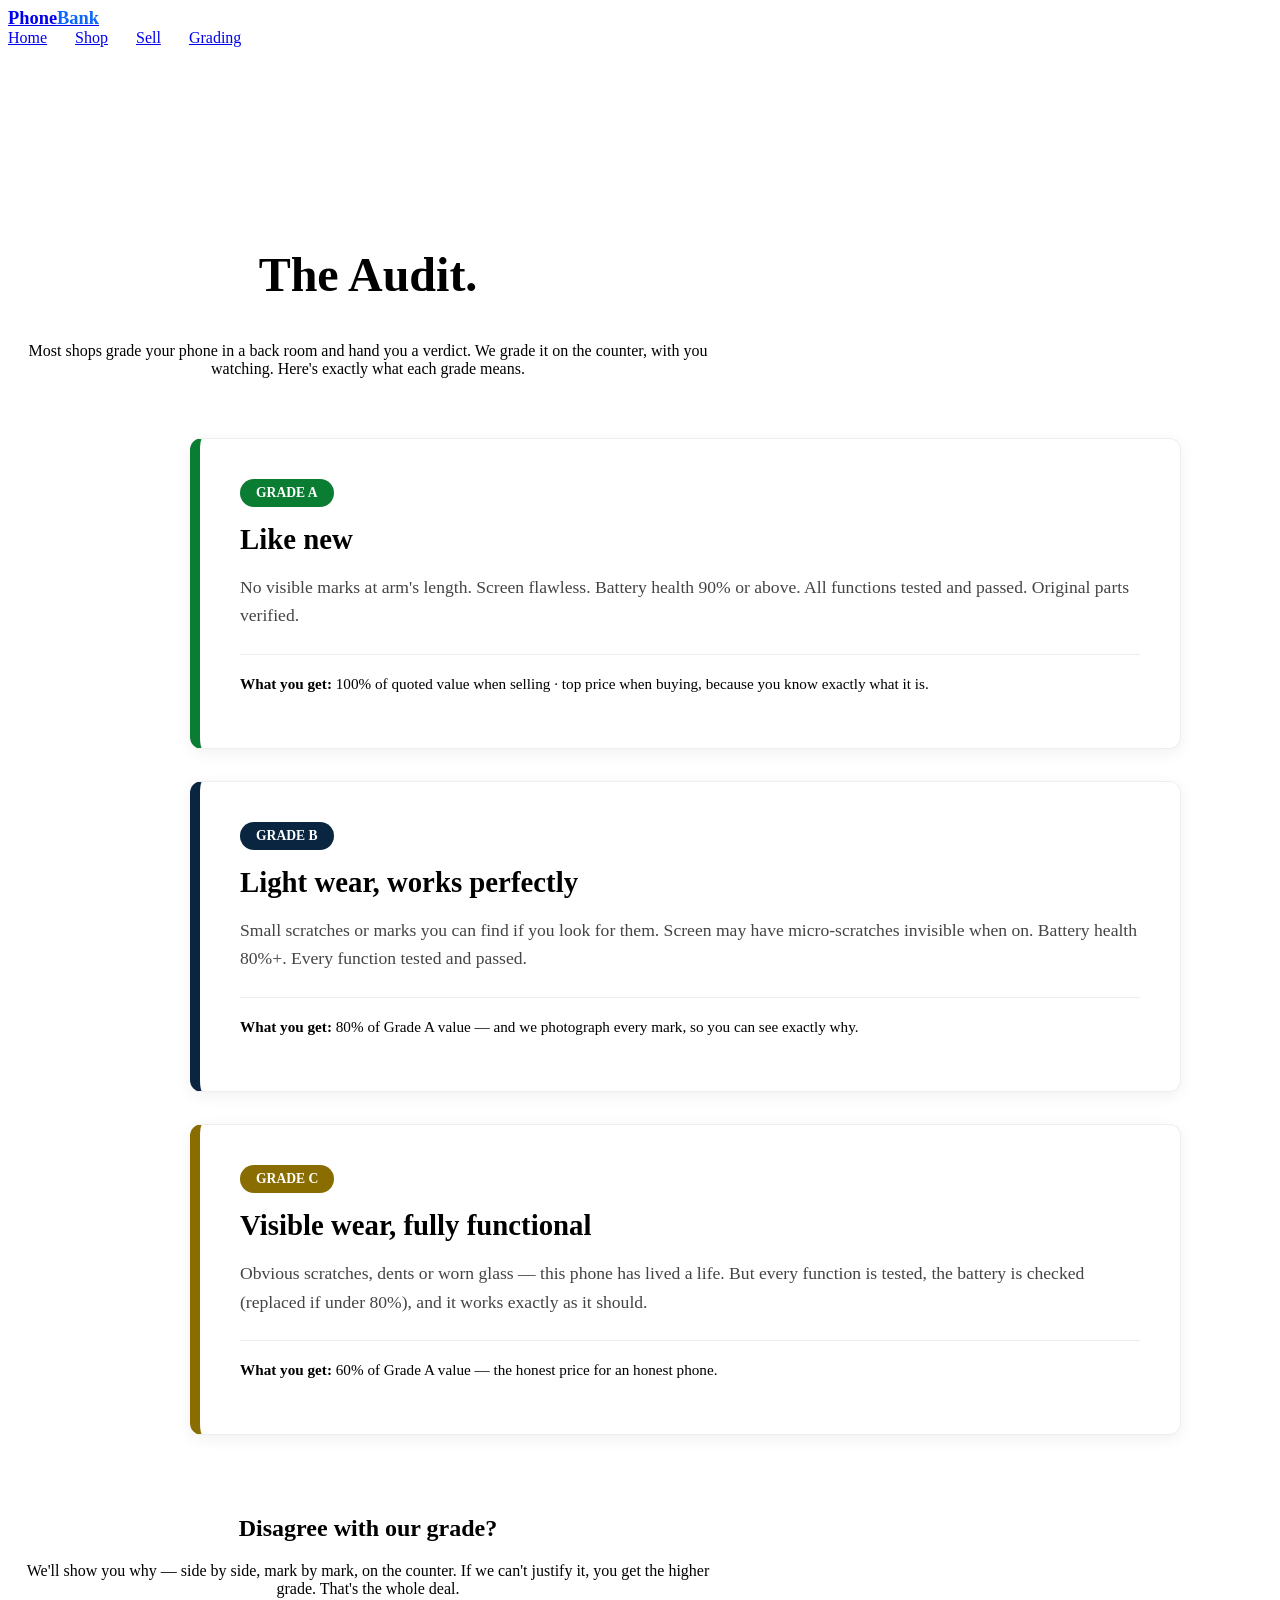
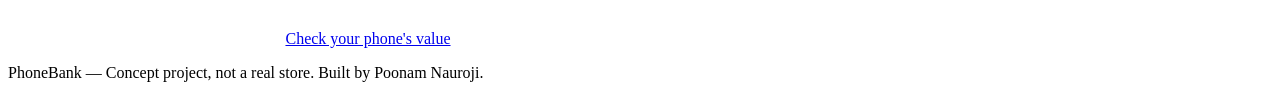
==== grading.html @ 23989a64 "Add files via upload" ====
<!DOCTYPE html>
<html lang="en">
<head>
  <meta charset="UTF-8">
  <meta name="viewport" content="width=device-width, initial-scale=1.0">
  <title>Honest Grading — PhoneBank</title>
  <link rel="stylesheet" href="css/styles.css">
</head>
<body>

  <header class="nav">
    <div class="container nav-inner">
      <a href="index.html" style="font-weight:700; font-size:1.15rem;">Phone<span style="color:#0a66ff;">Bank</span></a>
      <nav style="display:flex; gap:28px; align-items:center;">
        <a href="index.html">Home</a>
        <a href="shop.html">Shop</a>
        <a href="sell.html">Sell</a>
        <a href="grading.html">Grading</a>
      </nav>
    </div>
  </header>

  <main>
    <!-- HERO -->
    <section style="padding-top:160px; text-align:center;">
      <div class="container" style="max-width:720px;">
        <h1 style="font-size:clamp(2rem,4vw,3rem);">The Audit.</h1>
        <p class="lead" style="margin:16px auto 0;">Most shops grade your phone in a back room and hand you a verdict. We grade it on the counter, with you watching. Here's exactly what each grade means.</p>
      </div>
    </section>

    <!-- GRADE CARDS -->
    <section style="padding: 60px 20px;">
  <div class="container" style="display:flex; flex-direction:column; gap:32px; max-width:900px; margin: 0 auto;">

    <div style="background: #fff; padding: 40px; border-radius: 12px; border: 1px solid #eee; box-shadow: 0 4px 16px rgba(0,0,0,0.06); width: 100%; border-left: 10px solid #0a7d33;">
      <span style="display:inline-block; background:#0a7d33; color:#fff; font-size:.85rem; font-weight:700; padding:6px 16px; border-radius:99px; margin-bottom:16px;">GRADE A</span>
      <h3 style="margin:0 0 12px; font-size: 1.8rem;">Like new</h3>
      <p style="font-size: 1.1rem; color: #444; line-height: 1.6;">No visible marks at arm's length. Screen flawless. Battery health 90% or above. All functions tested and passed. Original parts verified.</p>
      <p style="font-size: 0.95rem; margin-top: 24px; border-top:1px solid #eee; padding-top:20px;"><strong style="color:#000;">What you get:</strong> 100% of quoted value when selling · top price when buying, because you know exactly what it is.</p>
    </div>

    <div style="background: #fff; padding: 40px; border-radius: 12px; border: 1px solid #eee; box-shadow: 0 4px 16px rgba(0,0,0,0.06); width: 100%; border-left: 10px solid #0a2540;">
      <span style="display:inline-block; background:#0a2540; color:#fff; font-size:.85rem; font-weight:700; padding:6px 16px; border-radius:99px; margin-bottom:16px;">GRADE B</span>
      <h3 style="margin:0 0 12px; font-size: 1.8rem;">Light wear, works perfectly</h3>
      <p style="font-size: 1.1rem; color: #444; line-height: 1.6;">Small scratches or marks you can find if you look for them. Screen may have micro-scratches invisible when on. Battery health 80%+. Every function tested and passed.</p>
      <p style="font-size: 0.95rem; margin-top: 24px; border-top:1px solid #eee; padding-top:20px;"><strong style="color:#000;">What you get:</strong> 80% of Grade A value — and we photograph every mark, so you can see exactly why.</p>
    </div>

    <div style="background: #fff; padding: 40px; border-radius: 12px; border: 1px solid #eee; box-shadow: 0 4px 16px rgba(0,0,0,0.06); width: 100%; border-left: 10px solid #8a6d00;">
      <span style="display:inline-block; background:#8a6d00; color:#fff; font-size:.85rem; font-weight:700; padding:6px 16px; border-radius:99px; margin-bottom:16px;">GRADE C</span>
      <h3 style="margin:0 0 12px; font-size: 1.8rem;">Visible wear, fully functional</h3>
      <p style="font-size: 1.1rem; color: #444; line-height: 1.6;">Obvious scratches, dents or worn glass — this phone has lived a life. But every function is tested, the battery is checked (replaced if under 80%), and it works exactly as it should.</p>
      <p style="font-size: 0.95rem; margin-top: 24px; border-top:1px solid #eee; padding-top:20px;"><strong style="color:#000;">What you get:</strong> 60% of Grade A value — the honest price for an honest phone.</p>
    </div>

  </div>
</section>

      </div>
    </section>

    <!-- THE PROMISE -->
    <section class="alt">
      <div class="container" style="max-width:720px; text-align:center;">
        <h2>Disagree with our grade?</h2>
        <p class="lead" style="margin:16px auto 32px;">We'll show you why — side by side, mark by mark, on the counter. If we can't justify it, you get the higher grade. That's the whole deal.</p>
        <a href="sell.html" class="btn btn-primary">Check your phone's value</a>
      </div>
    </section>
  </main>

  <footer>
    <div class="container">
      <p>PhoneBank — Concept project, not a real store. Built by Poonam Nauroji.</p>
    </div>
  </footer>

</body>
</html>
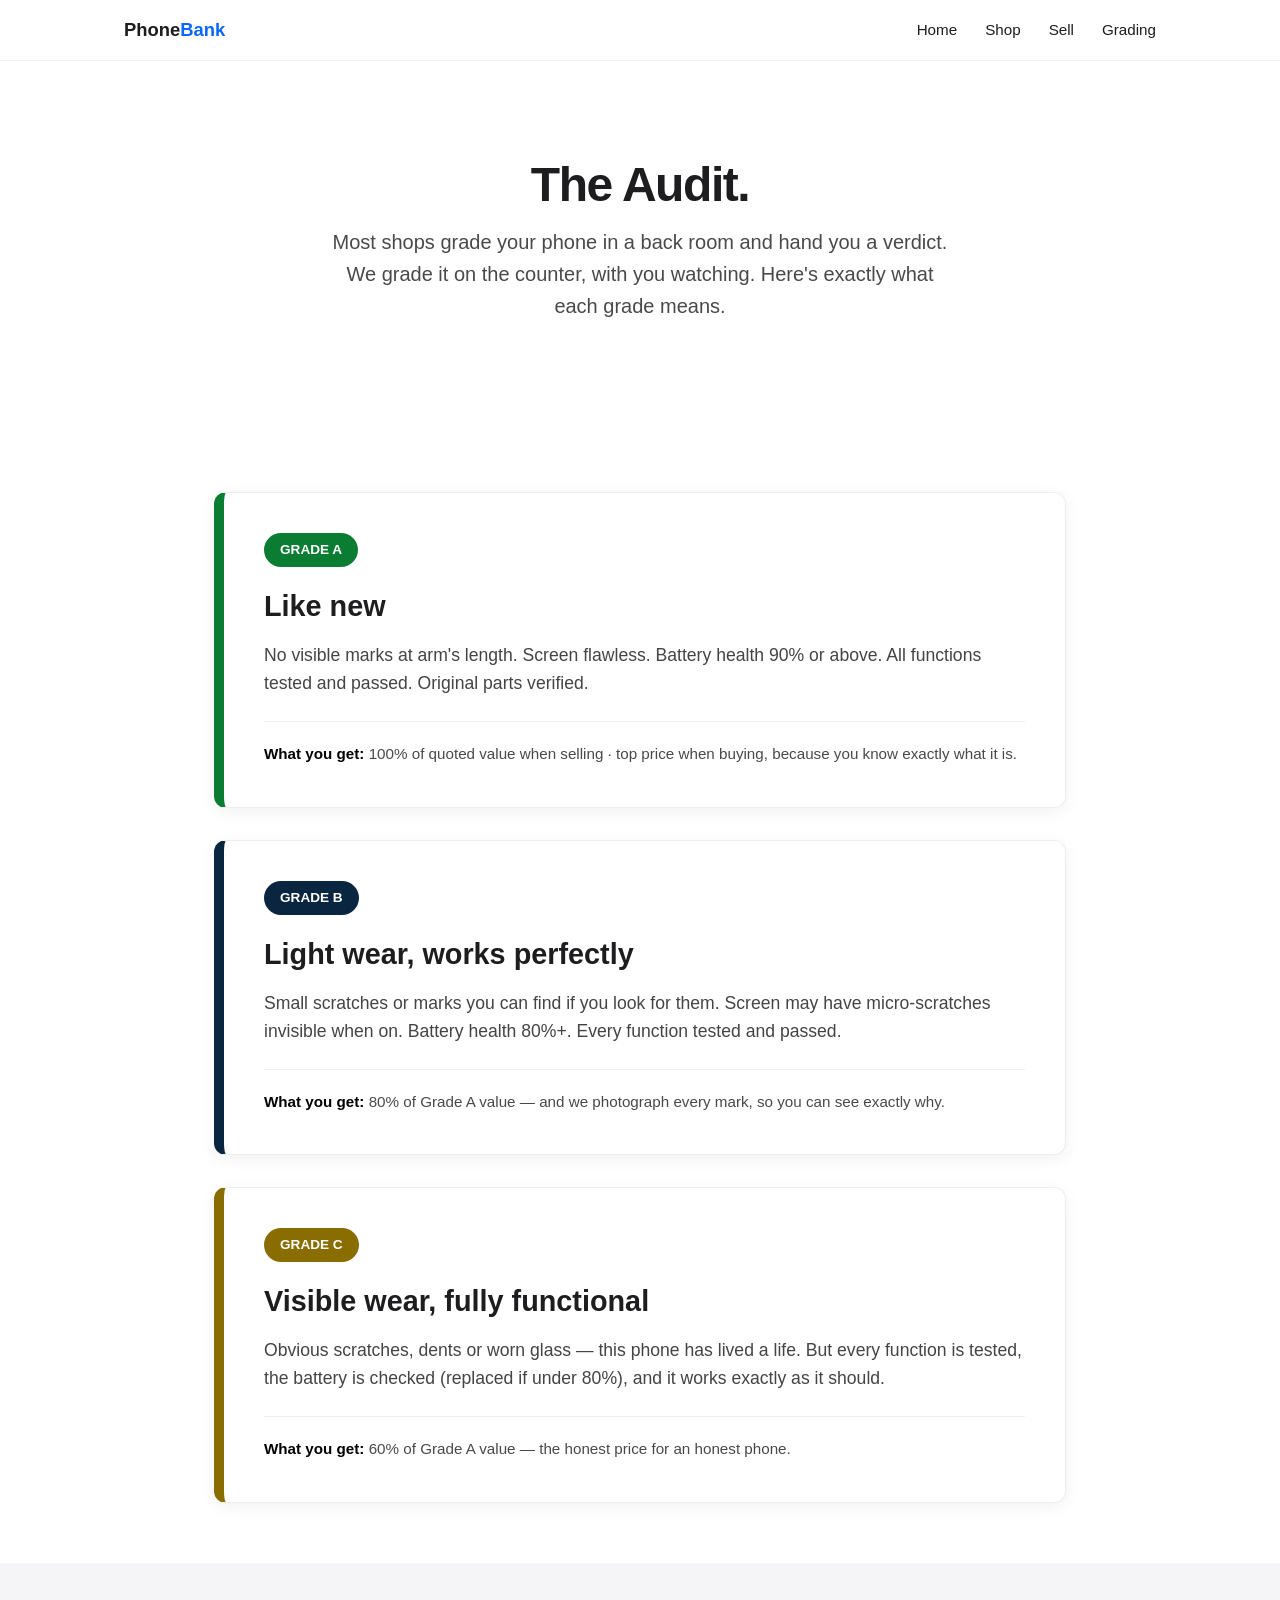
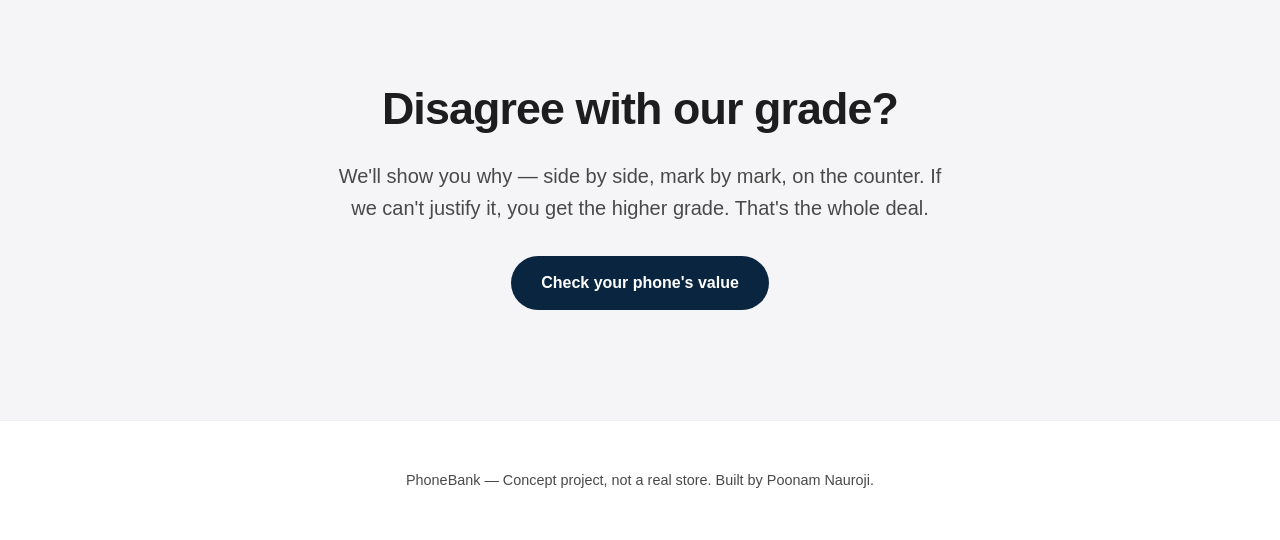
==== commit 036a94d7: "Fix stylesheet link in grading.html" ====
--- a/grading.html
+++ b/grading.html
@@ -4,7 +4,7 @@
   <meta charset="UTF-8">
   <meta name="viewport" content="width=device-width, initial-scale=1.0">
   <title>Honest Grading — PhoneBank</title>
-  <link rel="stylesheet" href="css/styles.css">
+  <link rel="stylesheet" href="styles.css">
 </head>
 <body>
 
@@ -77,4 +77,4 @@
   </footer>
 
 </body>
-</html>+</html>
--- a/styles.css
+++ b/styles.css
@@ -0,0 +1,185 @@
+/* ============ PHONEBANK DESIGN SYSTEM ============ */
+:root {
+  --ink: #1d1d1f;
+  --text: #494949;
+  --accent: #0a2540;
+  --surface: #f5f5f7;
+  --white: #ffffff;
+  --radius: 14px;
+  --radius-lg: 22px;
+  --container: 1080px;
+}
+
+* { margin: 0; padding: 0; box-sizing: border-box; }
+
+body {
+  font-family: -apple-system, BlinkMacSystemFont, "Segoe UI", Inter, sans-serif;
+  color: var(--text);
+  background: var(--white);
+  line-height: 1.6;
+  -webkit-font-smoothing: antialiased;
+}
+
+.container { max-width: var(--container); margin: 0 auto; padding: 0 24px; }
+
+h1 { font-size: clamp(2.6rem, 6vw, 4.5rem); font-weight: 700;
+     letter-spacing: -0.03em; line-height: 1.05; color: var(--ink); }
+h2 { font-size: clamp(1.8rem, 4vw, 2.8rem); font-weight: 700;
+     letter-spacing: -0.02em; color: var(--ink); }
+h3 { font-size: 1.25rem; color: var(--ink); }
+.lead { font-size: 1.25rem; color: var(--text); max-width: 620px; }
+
+section { padding: 110px 0; }
+section.alt { background: var(--surface); }
+
+.btn { display: inline-block; padding: 14px 30px; border-radius: 980px;
+       font-size: 1rem; font-weight: 600; text-decoration: none;
+       transition: opacity .2s; }
+.btn:hover { opacity: .85; }
+.btn-primary { background: var(--accent); color: var(--white); }
+.btn-ghost { background: transparent; color: var(--accent);
+             border: 1px solid #d2d2d7; }
+
+.card { background: var(--white); border-radius: var(--radius-lg);
+        padding: 40px; box-shadow: 0 4px 24px rgba(0,0,0,.06); }
+
+.nav { position: fixed; top: 0; width: 100%; z-index: 100;
+       background: rgba(255,255,255,.8); backdrop-filter: blur(20px);
+       border-bottom: 1px solid rgba(0,0,0,.06); }
+.nav-inner { display: flex; align-items: center; justify-content: space-between;
+             height: 60px; }
+.nav a { color: var(--ink); text-decoration: none; font-size: .95rem; }
+
+footer { padding: 48px 0; border-top: 1px solid #eee;
+         text-align: center; font-size: .9rem; }/* Smooth lift effect for all cards */
+.card {
+  transition: transform 0.3s ease, box-shadow 0.3s ease;
+}
+
+.card:hover {
+  transform: translateY(-6px);
+  box-shadow: 0 12px 24px rgba(0, 0, 0, 0.1);
+}
+
+/* Fade-in animation when the shop grid loads */
+@keyframes fadeUp {
+  from { opacity: 0; transform: translateY(15px); }
+  to { opacity: 1; transform: translateY(0); }
+}
+
+#shop-grid .card {
+  animation: fadeUp 0.5s ease-out forwards;
+}/* Card Hover & Load Animation */
+.card {
+  transition: transform 0.3s ease, box-shadow 0.3s ease;
+}
+
+.card:hover {
+  transform: translateY(-5px);
+  box-shadow: 0 12px 24px rgba(0,0,0,0.08);
+}
+
+@keyframes fadeUp {
+  from { opacity: 0; transform: translateY(20px); }
+  to { opacity: 1; transform: translateY(0); }
+}
+
+#shop-grid .card {
+  animation: fadeUp 0.5s ease-out forwards;
+}/* =========================================
+   ANIMATED SUCCESS CHECKMARK IMAGE
+   ========================================= */
+.success-animation {
+  display: flex;
+  justify-content: center;
+}
+
+.checkmark {
+  width: 80px;
+  height: 80px;
+  border-radius: 50%;
+  display: block;
+  stroke-width: 4;
+  stroke: #0a7d33;
+  stroke-miterlimit: 10;
+  box-shadow: inset 0px 0px 0px #0a7d33;
+  animation: fill .4s ease-in-out .4s forwards, scale .3s ease-in-out .9s both;
+}
+
+.checkmark__circle {
+  stroke-dasharray: 166;
+  stroke-dashoffset: 166;
+  stroke-width: 4;
+  stroke-miterlimit: 10;
+  stroke: #0a7d33;
+  fill: none;
+  animation: stroke 0.6s cubic-bezier(0.65, 0, 0.45, 1) forwards;
+}
+
+.checkmark__check {
+  transform-origin: 50% 50%;
+  stroke-dasharray: 48;
+  stroke-dashoffset: 48;
+  animation: stroke 0.3s cubic-bezier(0.65, 0, 0.45, 1) 0.8s forwards;
+}
+
+@keyframes stroke {
+  100% { stroke-dashoffset: 0; }
+}
+
+@keyframes scale {
+  0%, 100% { transform: none; }
+  50% { transform: scale3d(1.1, 1.1, 1); }
+}
+
+@keyframes fill {
+  100% { box-shadow: inset 0px 0px 0px 50px #0a7d33; stroke: #fff; }
+}/* Card styling for small, neat appearance */
+.card {
+  width: 100%;
+  max-width: 300px; /* Card ki width fix kar di */
+  margin: 0 auto;
+  border: 1px solid #eee;
+  border-radius: 12px;
+  padding: 16px;
+  display: flex;
+  flex-direction: column;
+  transition: transform 0.2s;
+}
+
+.card:hover {
+  transform: translateY(-5px);
+  box-shadow: 0 10px 20px rgba(0,0,0,0.1);
+}
+
+.card img {
+  width: 100%;
+  height: 180px; /* Height chhoti kar di */
+  object-fit: cover;
+  border-radius: 8px;
+}/* Card styling for consistent, premium grading boxes */
+.card {
+  background: #ffffff;
+  padding: 24px;
+  border-radius: 8px;
+  border: 1px solid #eee;
+  box-shadow: 0 4px 12px rgba(0,0,0,0.04); /* Light shadow for depth */
+  display: flex;
+  flex-direction: column;
+  transition: transform 0.2s ease;
+}
+
+.card:hover {
+  transform: scale(1.01); /* Subtle hover effect */
+  box-shadow: 0 8px 20px rgba(0,0,0,0.08);
+}
+
+.card h3 {
+  font-size: 1.4rem;
+  color: var(--ink); /* Make sure --ink is defined as your dark text color */
+}
+
+.card p {
+  line-height: 1.6;
+  color: #444;
+}
